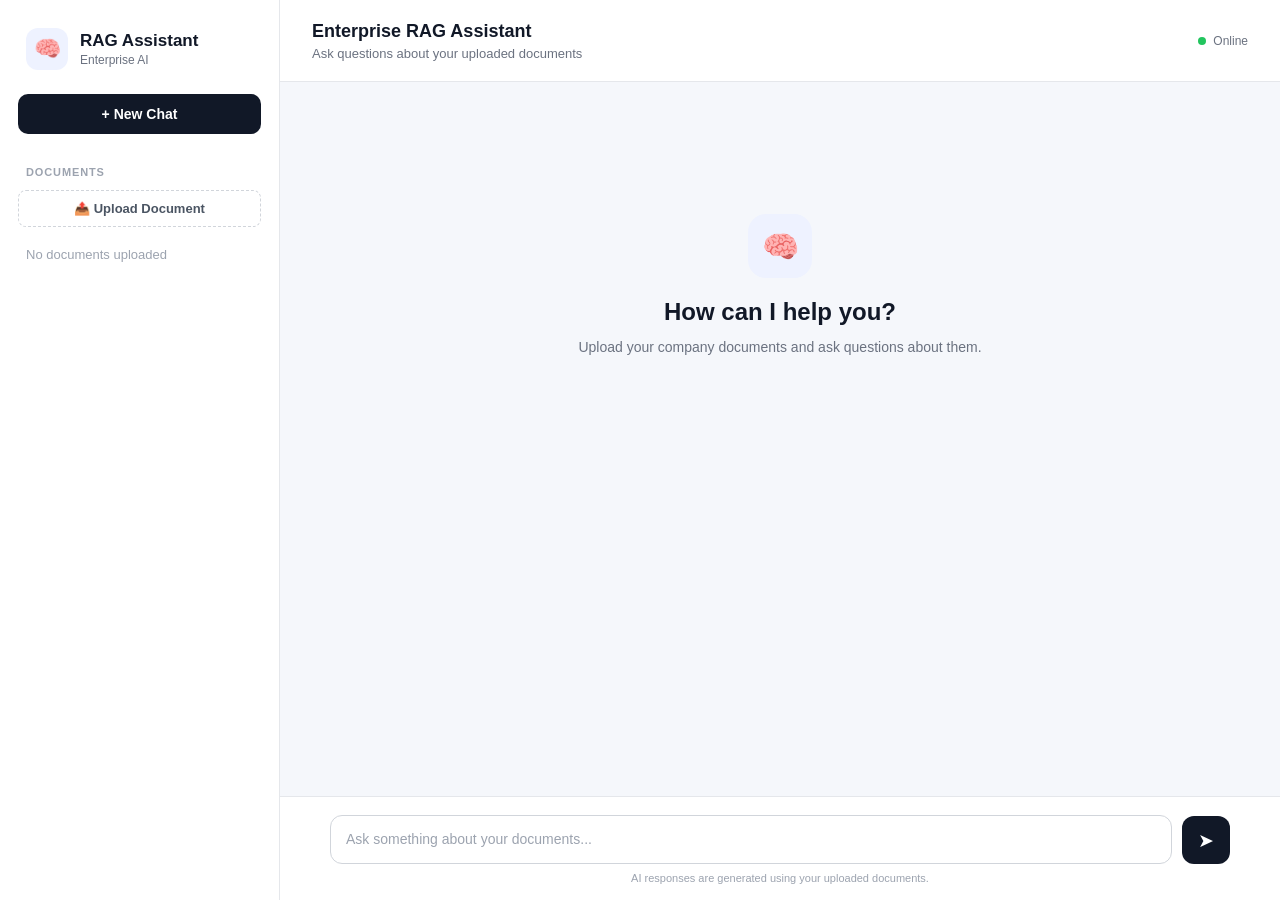
==== Day-5/project/frontend/index.html @ f5d074e3 "Add LlamaIndex learning project" ====
<!DOCTYPE html>
<html lang="en">

<head>
    <meta charset="UTF-8">

    <meta
        name="viewport"
        content="width=device-width, initial-scale=1.0"
    >

    <title>Enterprise RAG Assistant</title>

    <link
        rel="stylesheet"
        href="style.css"
    >
</head>

<body>

    <div class="app">

        <!-- ==========================================
             SIDEBAR
             ========================================== -->

        <aside class="sidebar">

            <div class="logo">

                <div class="logo-icon">
                    🧠
                </div>

                <div>
                    <h2>RAG Assistant</h2>
                    <span>Enterprise AI</span>
                </div>

            </div>


            <button
                class="new-chat-btn"
                id="newChatBtn"
                type="button"
            >
                + New Chat
            </button>


            <!-- Documents -->

            <div class="sidebar-section">

                <p class="section-title">
                    Documents
                </p>


                <label
                    for="fileInput"
                    class="upload-btn"
                >
                    📤 Upload Document
                </label>


                <input
                    type="file"
                    id="fileInput"
                    accept=".pdf,.txt,.md,.csv,.docx"
                    hidden
                >


                <div
                    id="uploadStatus"
                    class="upload-status"
                ></div>


                <div
                    id="documentList"
                    class="document-list"
                >

                    <p class="empty-text">
                        No documents uploaded
                    </p>

                </div>

            </div>

        </aside>


        <!-- ==========================================
             MAIN CHAT
             ========================================== -->

        <main class="chat-container">


            <!-- Header -->

            <header class="chat-header">

                <div>

                    <h1>
                        Enterprise RAG Assistant
                    </h1>

                    <p>
                        Ask questions about your uploaded documents
                    </p>

                </div>


                <div class="status">

                    <span class="status-dot"></span>

                    Online

                </div>

            </header>


            <!-- ======================================
                 CHAT MESSAGES
                 ====================================== -->

            <section
                id="chatMessages"
                class="chat-messages"
            >

                <div class="welcome">

                    <div class="welcome-icon">
                        🧠
                    </div>

                    <h2>
                        How can I help you?
                    </h2>

                    <p>
                        Upload your company documents
                        and ask questions about them.
                    </p>

                </div>

            </section>


            <!-- ======================================
                 CHAT INPUT
                 ====================================== -->

            <div class="input-area">

                <form id="chatForm">

                    <textarea
                        id="messageInput"
                        placeholder="Ask something about your documents..."
                        rows="1"
                        required
                    ></textarea>


                    <button
                        type="submit"
                        id="sendButton"
                    >
                        ➤
                    </button>

                </form>


                <p class="input-hint">
                    AI responses are generated using your
                    uploaded documents.
                </p>

            </div>

        </main>

    </div>


    <script src="app.js"></script>

</body>

</html>
---- Day-5/project/frontend/style.css ----
* {
    margin: 0;
    padding: 0;
    box-sizing: border-box;
}


body {
    font-family:
        Inter,
        -apple-system,
        BlinkMacSystemFont,
        "Segoe UI",
        sans-serif;

    background: #f5f7fb;

    color: #1f2937;

    height: 100vh;

    overflow: hidden;
}


/* ==================================================
   APP
   ================================================== */

.app {
    display: flex;

    height: 100vh;
}


/* ==================================================
   SIDEBAR
   ================================================== */

.sidebar {
    width: 280px;

    background: #ffffff;

    border-right: 1px solid #e5e7eb;

    display: flex;

    flex-direction: column;

    padding: 24px 18px;
}


/* ==================================================
   LOGO
   ================================================== */

.logo {
    display: flex;

    align-items: center;

    gap: 12px;

    padding: 4px 8px 24px;
}


.logo-icon {
    width: 42px;

    height: 42px;

    display: flex;

    align-items: center;

    justify-content: center;

    background: #eef2ff;

    border-radius: 12px;

    font-size: 22px;
}


.logo h2 {
    font-size: 17px;

    font-weight: 700;

    color: #111827;
}


.logo span {
    display: block;

    margin-top: 2px;

    font-size: 12px;

    color: #6b7280;
}


/* ==================================================
   NEW CHAT
   ================================================== */

.new-chat-btn {
    width: 100%;

    border: none;

    border-radius: 10px;

    padding: 12px;

    background: #111827;

    color: white;

    font-size: 14px;

    font-weight: 600;

    cursor: pointer;

    transition:
        background 0.2s,
        transform 0.2s;
}


.new-chat-btn:hover {
    background: #374151;
}


.new-chat-btn:active {
    transform: scale(0.98);
}


/* ==================================================
   SIDEBAR SECTION
   ================================================== */

.sidebar-section {
    margin-top: 32px;
}


.section-title {
    padding: 0 8px;

    margin-bottom: 12px;

    font-size: 11px;

    font-weight: 700;

    color: #9ca3af;

    text-transform: uppercase;

    letter-spacing: 0.08em;
}


/* ==================================================
   UPLOAD BUTTON
   ================================================== */

.upload-btn {
    display: block;

    width: 100%;

    padding: 10px;

    margin-bottom: 12px;

    text-align: center;

    border: 1px dashed #d1d5db;

    border-radius: 8px;

    font-size: 13px;

    font-weight: 600;

    color: #4b5563;

    cursor: pointer;

    transition:
        background 0.2s,
        border 0.2s;
}


.upload-btn:hover {
    background: #f9fafb;

    border-color: #9ca3af;
}


/* ==================================================
   UPLOAD STATUS
   ================================================== */

.upload-status {
    font-size: 12px;

    color: #6b7280;

    margin-bottom: 10px;

    line-height: 1.4;
}


.upload-status.success {
    color: #15803d;
}


.upload-status.error {
    color: #dc2626;
}


.upload-status.loading {
    color: #6b7280;
}


/* ==================================================
   DOCUMENT LIST
   ================================================== */

.document-list {
    display: flex;

    flex-direction: column;

    gap: 6px;
}


.document-item {
    display: flex;

    align-items: center;

    gap: 10px;

    padding: 10px 8px;

    border-radius: 8px;

    font-size: 13px;

    color: #4b5563;

    word-break: break-word;
}


.document-item:hover {
    background: #f3f4f6;
}


.document-icon {
    font-size: 16px;

    flex-shrink: 0;
}


.document-name {
    overflow: hidden;

    text-overflow: ellipsis;
}


.empty-text {
    padding: 8px;

    font-size: 13px;

    color: #9ca3af;
}


/* ==================================================
   MAIN CHAT
   ================================================== */

.chat-container {
    flex: 1;

    display: flex;

    flex-direction: column;

    min-width: 0;
}


/* ==================================================
   HEADER
   ================================================== */

.chat-header {
    height: 82px;

    display: flex;

    align-items: center;

    justify-content: space-between;

    padding: 0 32px;

    background: #ffffff;

    border-bottom: 1px solid #e5e7eb;
}


.chat-header h1 {
    font-size: 18px;

    font-weight: 700;

    color: #111827;
}


.chat-header p {
    margin-top: 4px;

    font-size: 13px;

    color: #6b7280;
}


/* ==================================================
   STATUS
   ================================================== */

.status {
    display: flex;

    align-items: center;

    gap: 7px;

    font-size: 12px;

    color: #6b7280;
}


.status-dot {
    width: 8px;

    height: 8px;

    border-radius: 50%;

    background: #22c55e;
}


/* ==================================================
   CHAT MESSAGES
   ================================================== */

.chat-messages {
    flex: 1;

    overflow-y: auto;

    padding: 32px;

    scroll-behavior: smooth;
}


/* ==================================================
   WELCOME
   ================================================== */

.welcome {
    max-width: 620px;

    margin: 100px auto;

    text-align: center;
}


.welcome-icon {
    width: 64px;

    height: 64px;

    margin: 0 auto 20px;

    display: flex;

    align-items: center;

    justify-content: center;

    background: #eef2ff;

    border-radius: 18px;

    font-size: 30px;
}


.welcome h2 {
    font-size: 24px;

    color: #111827;

    margin-bottom: 10px;
}


.welcome p {
    font-size: 14px;

    line-height: 1.6;

    color: #6b7280;
}


/* ==================================================
   MESSAGE
   ================================================== */

.message {
    display: flex;

    width: 100%;

    margin-bottom: 24px;
}


.message.user {
    justify-content: flex-end;
}


.message.assistant {
    justify-content: flex-start;
}


.message-content {
    max-width: 75%;

    padding: 13px 16px;

    border-radius: 14px;

    font-size: 14px;

    line-height: 1.6;

    white-space: pre-wrap;
}


.message.user .message-content {
    background: #111827;

    color: white;

    border-bottom-right-radius: 4px;
}


.message.assistant .message-content {
    background: white;

    border: 1px solid #e5e7eb;

    color: #374151;

    border-bottom-left-radius: 4px;
}


/* ==================================================
   SOURCES
   ================================================== */

.sources {
    margin-top: 12px;

    max-width: 75%;
}


.sources-title {
    font-size: 11px;

    font-weight: 700;

    color: #6b7280;

    margin-bottom: 7px;

    text-transform: uppercase;

    letter-spacing: 0.05em;
}


.source {
    background: #f9fafb;

    border: 1px solid #e5e7eb;

    border-radius: 8px;

    padding: 10px 12px;

    margin-bottom: 6px;

    font-size: 12px;
}


.source-file {
    font-weight: 600;

    color: #374151;

    margin-bottom: 4px;
}


.source-text {
    color: #6b7280;

    line-height: 1.5;
}


/* ==================================================
   TYPING INDICATOR
   ================================================== */

.typing {
    display: flex;

    align-items: center;

    gap: 5px;

    padding: 5px 2px;
}


.typing span {
    width: 7px;

    height: 7px;

    border-radius: 50%;

    background: #9ca3af;

    animation: typing 1.2s infinite;
}


.typing span:nth-child(2) {
    animation-delay: 0.15s;
}


.typing span:nth-child(3) {
    animation-delay: 0.3s;
}


@keyframes typing {

    0%,
    60%,
    100% {
        transform: translateY(0);

        opacity: 0.4;
    }

    30% {
        transform: translateY(-4px);

        opacity: 1;
    }
}


/* ==================================================
   INPUT AREA
   ================================================== */

.input-area {
    background: #ffffff;

    border-top: 1px solid #e5e7eb;

    padding: 18px 32px 16px;
}


#chatForm {
    display: flex;

    align-items: flex-end;

    gap: 10px;

    max-width: 900px;

    margin: 0 auto;
}


#messageInput {
    flex: 1;

    min-height: 48px;

    max-height: 140px;

    padding: 13px 15px;

    border: 1px solid #d1d5db;

    border-radius: 12px;

    resize: none;

    outline: none;

    font-family: inherit;

    font-size: 14px;

    line-height: 1.5;

    color: #111827;

    transition: border 0.2s;
}


#messageInput:focus {
    border-color: #9ca3af;
}


#messageInput::placeholder {
    color: #9ca3af;
}


#sendButton {
    width: 48px;

    height: 48px;

    border: none;

    border-radius: 12px;

    background: #111827;

    color: white;

    font-size: 19px;

    cursor: pointer;

    transition:
        background 0.2s,
        transform 0.2s;
}


#sendButton:hover {
    background: #374151;
}


#sendButton:active {
    transform: scale(0.95);
}


#sendButton:disabled {
    background: #d1d5db;

    cursor: not-allowed;
}


/* ==================================================
   INPUT HINT
   ================================================== */

.input-hint {
    max-width: 900px;

    margin: 8px auto 0;

    text-align: center;

    font-size: 11px;

    color: #9ca3af;
}


/* ==================================================
   SCROLLBAR
   ================================================== */

.chat-messages::-webkit-scrollbar {
    width: 6px;
}


.chat-messages::-webkit-scrollbar-track {
    background: transparent;
}


.chat-messages::-webkit-scrollbar-thumb {
    background: #d1d5db;

    border-radius: 10px;
}


/* ==================================================
   RESPONSIVE
   ================================================== */

@media (max-width: 768px) {

    .sidebar {
        display: none;
    }


    .chat-header {
        padding: 0 18px;
    }


    .chat-messages {
        padding: 20px 16px;
    }


    .input-area {
        padding: 14px 16px;
    }


    .message-content,
    .sources {
        max-width: 90%;
    }


    .welcome {
        margin: 70px auto;
    }


    .chat-header h1 {
        font-size: 16px;
    }


    .chat-header p {
        display: none;
    }


    .status {
        display: none;
    }
}
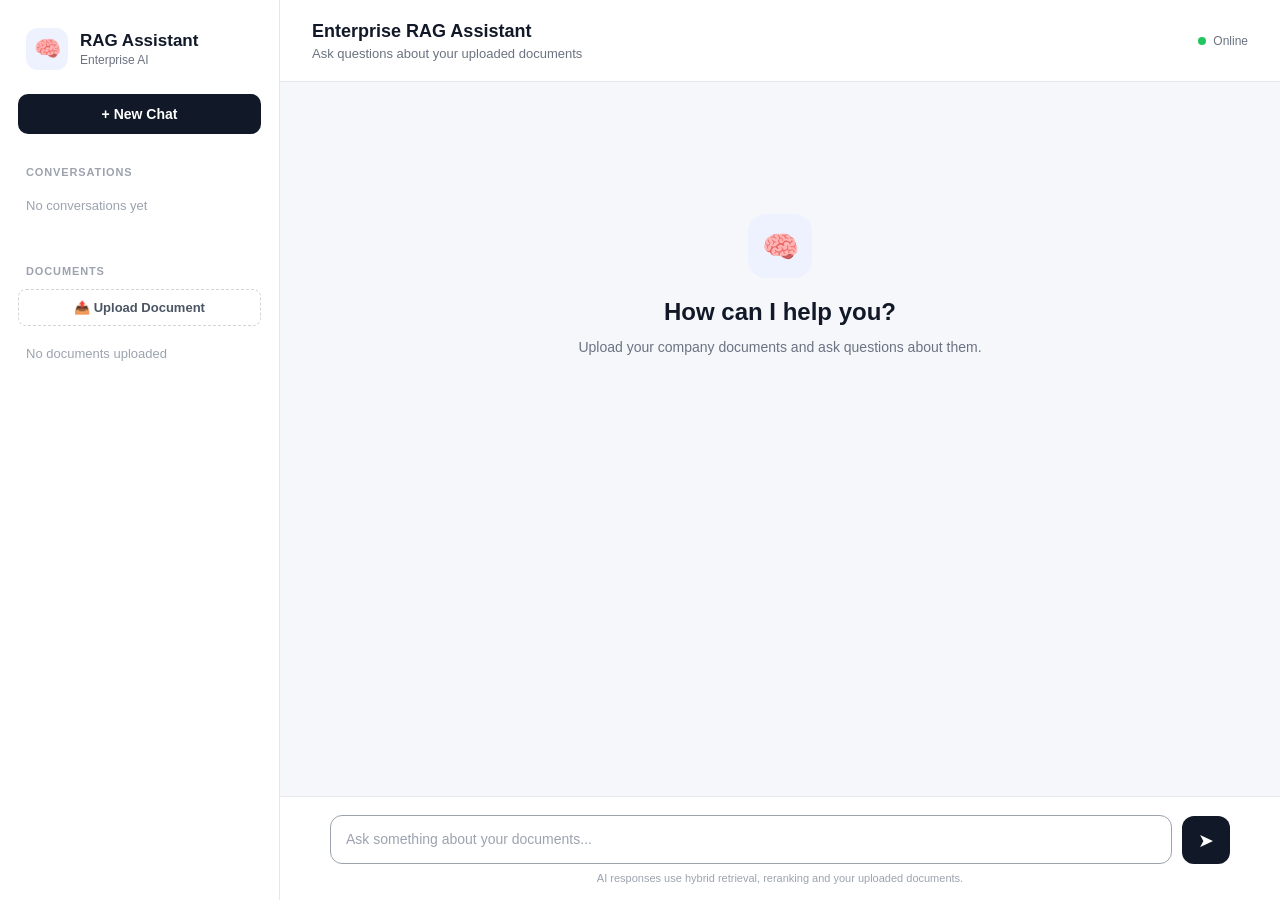
==== commit 5000fa54: "Completed Enterprise-RAG" ====
--- a/Day-5/project/frontend/index.html
+++ b/Day-5/project/frontend/index.html
@@ -2,6 +2,7 @@
 <html lang="en">
 
 <head>
+
     <meta charset="UTF-8">
 
     <meta
@@ -15,191 +16,243 @@
         rel="stylesheet"
         href="style.css"
     >
+
 </head>
 
+
 <body>
 
-    <div class="app">
-
-        <!-- ==========================================
-             SIDEBAR
-             ========================================== -->
-
-        <aside class="sidebar">
-
-            <div class="logo">
-
-                <div class="logo-icon">
+
+<div class="app">
+
+
+    <!-- ==========================================
+         SIDEBAR
+         ========================================== -->
+
+    <aside class="sidebar">
+
+
+        <div class="logo">
+
+            <div class="logo-icon">
+                🧠
+            </div>
+
+            <div>
+
+                <h2>
+                    RAG Assistant
+                </h2>
+
+                <span>
+                    Enterprise AI
+                </span>
+
+            </div>
+
+        </div>
+
+
+        <button
+            class="new-chat-btn"
+            id="newChatBtn"
+            type="button"
+        >
+            + New Chat
+        </button>
+
+
+        <div class="sidebar-section">
+
+            <p class="section-title">
+                Conversations
+            </p>
+
+            <div
+                id="chatList"
+                class="conversation-list"
+            >
+
+                <p class="empty-text">
+                    No conversations yet
+                </p>
+
+            </div>
+
+        </div>
+
+
+        <!-- ======================================
+             DOCUMENTS
+             ====================================== -->
+
+        <div class="sidebar-section">
+
+
+            <p class="section-title">
+                Documents
+            </p>
+
+
+            <label
+                for="fileInput"
+                class="upload-btn"
+            >
+                📤 Upload Document
+            </label>
+
+
+            <input
+                type="file"
+                id="fileInput"
+                accept=".pdf,.txt,.md,.csv,.docx"
+                hidden
+            >
+
+
+            <div
+                id="uploadStatus"
+                class="upload-status"
+            ></div>
+
+
+            <div
+                id="documentList"
+                class="document-list"
+            >
+
+                <p class="empty-text">
+                    No documents uploaded
+                </p>
+
+            </div>
+
+
+        </div>
+
+
+    </aside>
+
+
+    <!-- ==========================================
+         MAIN CHAT
+         ========================================== -->
+
+    <main class="chat-container">
+
+
+        <header class="chat-header">
+
+
+            <div>
+
+                <h1>
+                    Enterprise RAG Assistant
+                </h1>
+
+                <p>
+                    Ask questions about your uploaded documents
+                </p>
+
+            </div>
+
+
+            <div class="status">
+
+                <span class="status-dot"></span>
+
+                Online
+
+            </div>
+
+
+        </header>
+
+
+        <!-- ======================================
+             CHAT MESSAGES
+             ====================================== -->
+
+        <section
+            id="chatMessages"
+            class="chat-messages"
+        >
+
+
+            <div class="welcome">
+
+
+                <div class="welcome-icon">
                     🧠
                 </div>
 
-                <div>
-                    <h2>RAG Assistant</h2>
-                    <span>Enterprise AI</span>
-                </div>
-
-            </div>
-
-
-            <button
-                class="new-chat-btn"
-                id="newChatBtn"
-                type="button"
-            >
-                + New Chat
-            </button>
-
-
-            <!-- Documents -->
-
-            <div class="sidebar-section">
-
-                <p class="section-title">
-                    Documents
-                </p>
-
-
-                <label
-                    for="fileInput"
-                    class="upload-btn"
+
+                <h2>
+                    How can I help you?
+                </h2>
+
+
+                <p>
+                    Upload your company documents
+                    and ask questions about them.
+                </p>
+
+
+            </div>
+
+
+        </section>
+
+
+        <!-- ======================================
+             INPUT
+             ====================================== -->
+
+        <div class="input-area">
+
+
+            <form id="chatForm">
+
+
+                <textarea
+                    id="messageInput"
+                    placeholder="Ask something about your documents..."
+                    rows="1"
+                    required
+                ></textarea>
+
+
+                <button
+                    type="submit"
+                    id="sendButton"
                 >
-                    📤 Upload Document
-                </label>
-
-
-                <input
-                    type="file"
-                    id="fileInput"
-                    accept=".pdf,.txt,.md,.csv,.docx"
-                    hidden
-                >
-
-
-                <div
-                    id="uploadStatus"
-                    class="upload-status"
-                ></div>
-
-
-                <div
-                    id="documentList"
-                    class="document-list"
-                >
-
-                    <p class="empty-text">
-                        No documents uploaded
-                    </p>
-
-                </div>
-
-            </div>
-
-        </aside>
-
-
-        <!-- ==========================================
-             MAIN CHAT
-             ========================================== -->
-
-        <main class="chat-container">
-
-
-            <!-- Header -->
-
-            <header class="chat-header">
-
-                <div>
-
-                    <h1>
-                        Enterprise RAG Assistant
-                    </h1>
-
-                    <p>
-                        Ask questions about your uploaded documents
-                    </p>
-
-                </div>
-
-
-                <div class="status">
-
-                    <span class="status-dot"></span>
-
-                    Online
-
-                </div>
-
-            </header>
-
-
-            <!-- ======================================
-                 CHAT MESSAGES
-                 ====================================== -->
-
-            <section
-                id="chatMessages"
-                class="chat-messages"
-            >
-
-                <div class="welcome">
-
-                    <div class="welcome-icon">
-                        🧠
-                    </div>
-
-                    <h2>
-                        How can I help you?
-                    </h2>
-
-                    <p>
-                        Upload your company documents
-                        and ask questions about them.
-                    </p>
-
-                </div>
-
-            </section>
-
-
-            <!-- ======================================
-                 CHAT INPUT
-                 ====================================== -->
-
-            <div class="input-area">
-
-                <form id="chatForm">
-
-                    <textarea
-                        id="messageInput"
-                        placeholder="Ask something about your documents..."
-                        rows="1"
-                        required
-                    ></textarea>
-
-
-                    <button
-                        type="submit"
-                        id="sendButton"
-                    >
-                        ➤
-                    </button>
-
-                </form>
-
-
-                <p class="input-hint">
-                    AI responses are generated using your
-                    uploaded documents.
-                </p>
-
-            </div>
-
-        </main>
-
-    </div>
-
-
-    <script src="app.js"></script>
+                    ➤
+                </button>
+
+
+            </form>
+
+
+            <p class="input-hint">
+
+                AI responses use hybrid retrieval,
+                reranking and your uploaded documents.
+
+            </p>
+
+
+        </div>
+
+
+    </main>
+
+
+</div>
+
+
+<script src="app.js"></script>
+
 
 </body>
 
--- a/Day-5/project/frontend/style.css
+++ b/Day-5/project/frontend/style.css
@@ -147,6 +147,109 @@
 
 
 /* ==================================================
+   CONVERSATIONS
+   ================================================== */
+
+.conversation-list {
+    display: flex;
+    flex-direction: column;
+    gap: 8px;
+    margin-bottom: 12px;
+}
+
+
+.conversation-item {
+    display: flex;
+    align-items: center;
+    gap: 4px;
+    width: 100%;
+    min-width: 0;
+    padding: 3px 4px;
+    border-radius: 8px;
+    background: transparent;
+    color: #374151;
+    font-size: 13px;
+    transition: background 0.2s ease;
+}
+
+
+.conversation-item:hover {
+    background: #f3f4f6;
+}
+
+
+.conversation-item.active {
+    background: #eef2ff;
+    color: #111827;
+    font-weight: 600;
+}
+
+
+.conversation-open {
+    display: flex;
+    align-items: center;
+    gap: 10px;
+    flex: 1;
+    min-width: 0;
+    padding: 7px 4px;
+    border: 0;
+    background: transparent;
+    color: inherit;
+    text-align: left;
+    cursor: pointer;
+}
+
+
+.conversation-actions {
+    display: flex;
+    gap: 2px;
+    flex-shrink: 0;
+}
+
+
+.sidebar-icon-btn {
+    display: inline-grid;
+    place-items: center;
+    width: 28px;
+    height: 28px;
+    flex: 0 0 28px;
+    border: 0;
+    border-radius: 6px;
+    background: transparent;
+    color: #6b7280;
+    font-size: 15px;
+    cursor: pointer;
+}
+
+
+.sidebar-icon-btn:hover,
+.sidebar-icon-btn:focus-visible {
+    background: #e5e7eb;
+    color: #111827;
+}
+
+
+.sidebar-icon-btn.delete-action:hover,
+.sidebar-icon-btn.delete-action:focus-visible {
+    background: #fee2e2;
+    color: #b91c1c;
+}
+
+
+.conversation-icon {
+    font-size: 16px;
+    flex-shrink: 0;
+}
+
+
+.conversation-title {
+    overflow: hidden;
+    text-overflow: ellipsis;
+    white-space: nowrap;
+}
+
+
+/* ==================================================
    SIDEBAR SECTION
    ================================================== */
 
@@ -260,9 +363,9 @@
 
     align-items: center;
 
-    gap: 10px;
-
-    padding: 10px 8px;
+    gap: 8px;
+
+    padding: 6px 4px;
 
     border-radius: 8px;
 
@@ -287,9 +390,12 @@
 
 
 .document-name {
+    min-width: 0;
+    flex: 1;
     overflow: hidden;
 
     text-overflow: ellipsis;
+    white-space: nowrap;
 }
 
 
